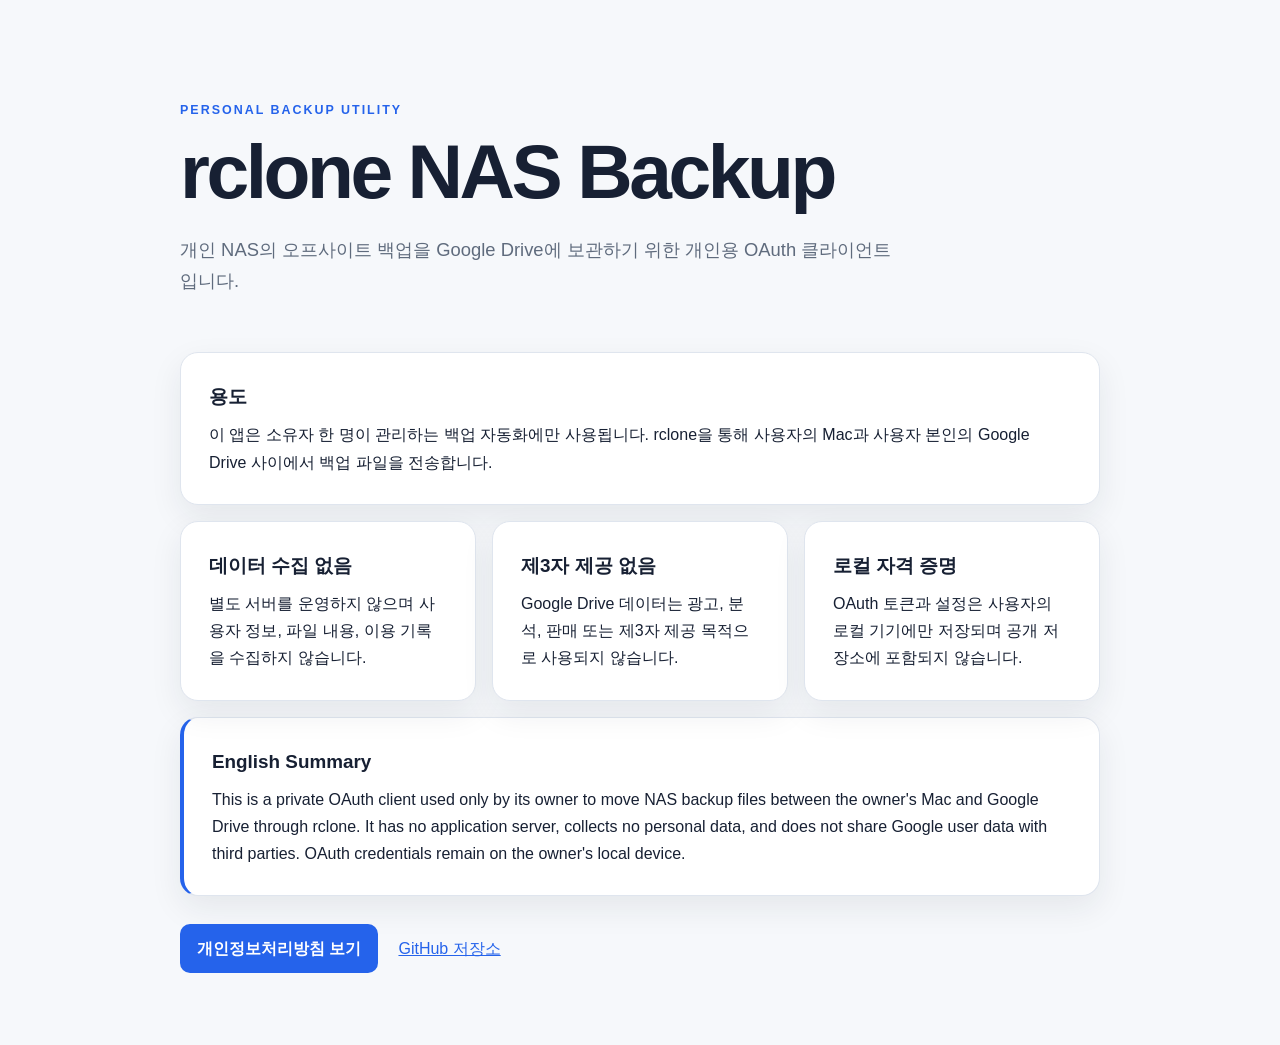
==== index.html @ 34e3978d "docs: add homepage and privacy policy" ====
<!doctype html>
<html lang="ko">
<head>
  <meta charset="utf-8">
  <meta name="viewport" content="width=device-width, initial-scale=1">
  <meta name="description" content="개인용 rclone NAS 백업 OAuth 클라이언트 안내 페이지">
  <title>rclone NAS Backup</title>
  <link rel="stylesheet" href="styles.css">
</head>
<body>
  <main class="container">
    <header class="hero">
      <p class="eyebrow">PERSONAL BACKUP UTILITY</p>
      <h1>rclone NAS Backup</h1>
      <p class="lead">개인 NAS의 오프사이트 백업을 Google Drive에 보관하기 위한 개인용 OAuth 클라이언트입니다.</p>
    </header>

    <section class="card">
      <h2>용도</h2>
      <p>이 앱은 소유자 한 명이 관리하는 백업 자동화에만 사용됩니다. rclone을 통해 사용자의 Mac과 사용자 본인의 Google Drive 사이에서 백업 파일을 전송합니다.</p>
    </section>

    <section class="grid" aria-label="데이터 처리 원칙">
      <article class="card">
        <h2>데이터 수집 없음</h2>
        <p>별도 서버를 운영하지 않으며 사용자 정보, 파일 내용, 이용 기록을 수집하지 않습니다.</p>
      </article>
      <article class="card">
        <h2>제3자 제공 없음</h2>
        <p>Google Drive 데이터는 광고, 분석, 판매 또는 제3자 제공 목적으로 사용되지 않습니다.</p>
      </article>
      <article class="card">
        <h2>로컬 자격 증명</h2>
        <p>OAuth 토큰과 설정은 사용자의 로컬 기기에만 저장되며 공개 저장소에 포함되지 않습니다.</p>
      </article>
    </section>

    <section class="card english">
      <h2>English Summary</h2>
      <p>This is a private OAuth client used only by its owner to move NAS backup files between the owner's Mac and Google Drive through rclone. It has no application server, collects no personal data, and does not share Google user data with third parties. OAuth credentials remain on the owner's local device.</p>
    </section>

    <nav class="links" aria-label="정책 링크">
      <a class="button" href="privacy.html">개인정보처리방침 보기</a>
      <a href="https://github.com/jumaniac/rclone-nas-backup-pages">GitHub 저장소</a>
    </nav>
  </main>
</body>
</html>
---- styles.css ----
:root {
  color-scheme: light dark;
  --bg: #f6f8fb;
  --surface: #ffffff;
  --text: #172033;
  --muted: #5f6b7d;
  --line: #dfe5ee;
  --accent: #2563eb;
  --accent-dark: #1d4ed8;
  --shadow: 0 12px 32px rgba(23, 32, 51, 0.08);
}

* { box-sizing: border-box; }

body {
  margin: 0;
  background: var(--bg);
  color: var(--text);
  font-family: -apple-system, BlinkMacSystemFont, "Segoe UI", sans-serif;
  line-height: 1.7;
}

a { color: var(--accent); }

.container {
  width: min(920px, calc(100% - 32px));
  margin: 0 auto;
  padding: 72px 0;
}

.hero { padding: 28px 0 40px; }
.hero.compact { padding-bottom: 24px; }
.eyebrow {
  margin: 0 0 10px;
  color: var(--accent);
  font-size: 0.78rem;
  font-weight: 800;
  letter-spacing: 0.16em;
}

h1 {
  margin: 0;
  font-size: clamp(2.35rem, 8vw, 4.8rem);
  line-height: 1.05;
  letter-spacing: -0.045em;
}

.lead {
  max-width: 720px;
  margin: 22px 0 0;
  color: var(--muted);
  font-size: 1.15rem;
}

.card {
  margin: 16px 0;
  padding: 28px;
  border: 1px solid var(--line);
  border-radius: 18px;
  background: var(--surface);
  box-shadow: var(--shadow);
}

.card h2 { margin: 0 0 8px; font-size: 1.18rem; }
.card p, .card ul { margin: 0; }
.card ul { padding-left: 1.25rem; }
.card li + li { margin-top: 8px; }

.grid {
  display: grid;
  grid-template-columns: repeat(3, 1fr);
  gap: 16px;
}
.grid .card { margin: 0; }

.english { border-left: 4px solid var(--accent); }
.links {
  display: flex;
  align-items: center;
  gap: 20px;
  margin-top: 28px;
}
.button {
  display: inline-block;
  padding: 11px 17px;
  border-radius: 10px;
  background: var(--accent);
  color: white;
  font-weight: 700;
  text-decoration: none;
}
.button:hover { background: var(--accent-dark); }
.back { display: inline-block; margin-bottom: 10px; text-decoration: none; }

@media (max-width: 720px) {
  .container { padding: 36px 0; }
  .grid { grid-template-columns: 1fr; }
  .links { align-items: flex-start; flex-direction: column; }
}

@media (prefers-color-scheme: dark) {
  :root {
    --bg: #0d1117;
    --surface: #161b22;
    --text: #e6edf3;
    --muted: #9aa7b6;
    --line: #30363d;
    --shadow: none;
  }
}
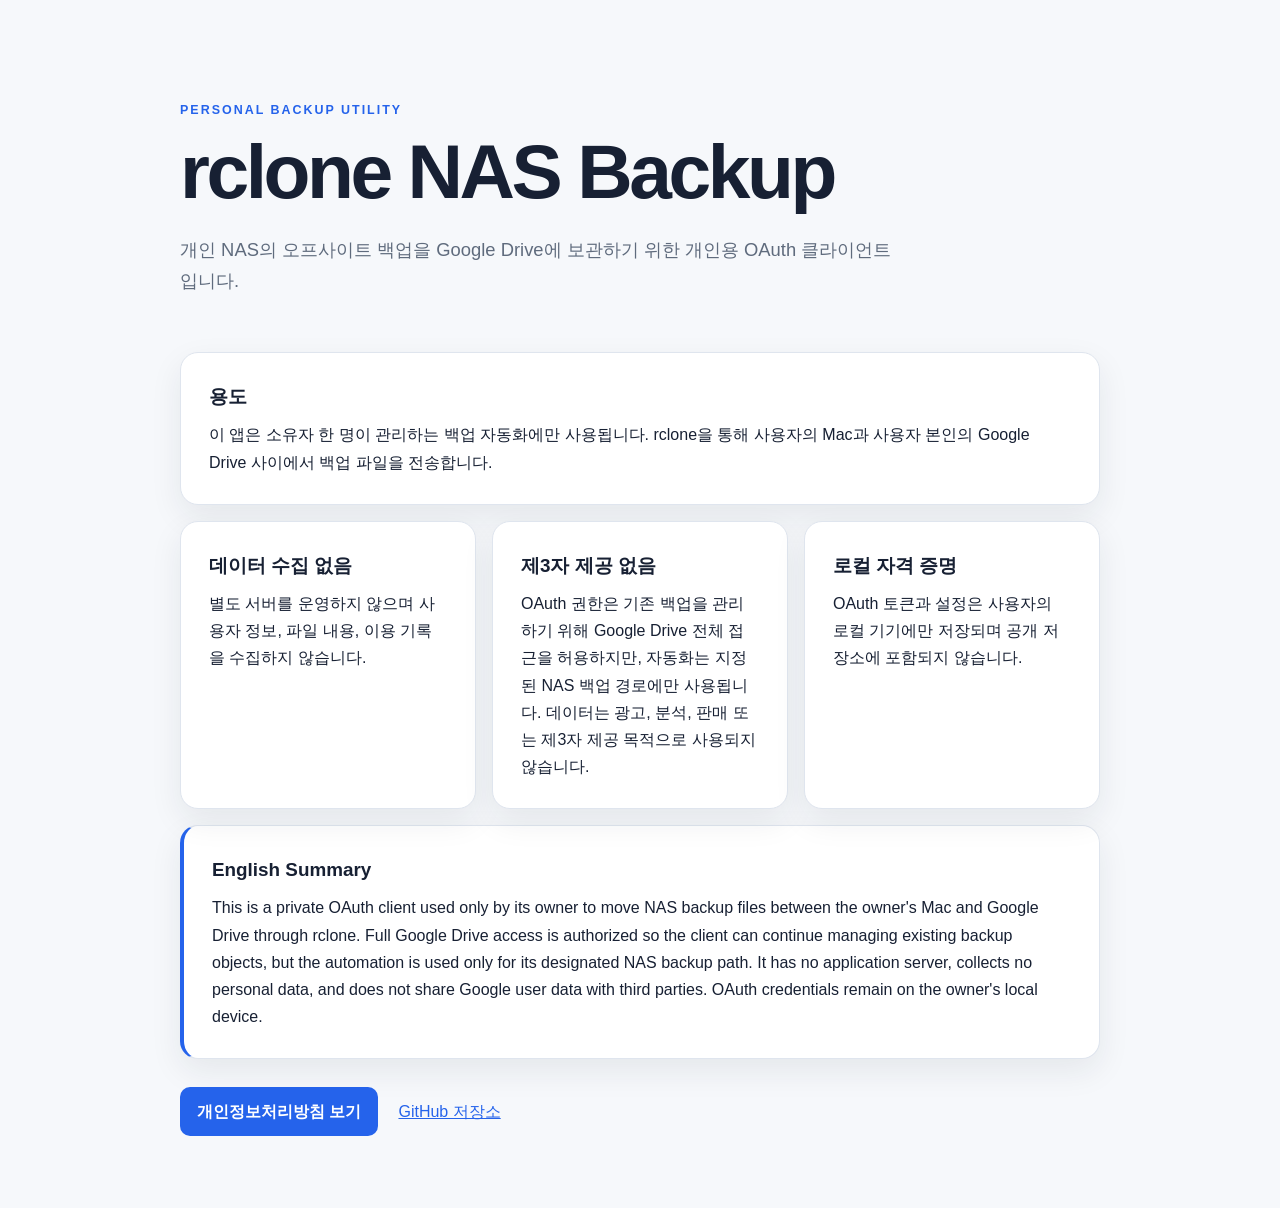
==== commit 22bd882f: "docs: disclose full Drive OAuth scope" ====
--- a/index.html
+++ b/index.html
@@ -27,7 +27,7 @@
       </article>
       <article class="card">
         <h2>제3자 제공 없음</h2>
-        <p>Google Drive 데이터는 광고, 분석, 판매 또는 제3자 제공 목적으로 사용되지 않습니다.</p>
+        <p>OAuth 권한은 기존 백업을 관리하기 위해 Google Drive 전체 접근을 허용하지만, 자동화는 지정된 NAS 백업 경로에만 사용됩니다. 데이터는 광고, 분석, 판매 또는 제3자 제공 목적으로 사용되지 않습니다.</p>
       </article>
       <article class="card">
         <h2>로컬 자격 증명</h2>
@@ -37,7 +37,7 @@
 
     <section class="card english">
       <h2>English Summary</h2>
-      <p>This is a private OAuth client used only by its owner to move NAS backup files between the owner's Mac and Google Drive through rclone. It has no application server, collects no personal data, and does not share Google user data with third parties. OAuth credentials remain on the owner's local device.</p>
+      <p>This is a private OAuth client used only by its owner to move NAS backup files between the owner's Mac and Google Drive through rclone. Full Google Drive access is authorized so the client can continue managing existing backup objects, but the automation is used only for its designated NAS backup path. It has no application server, collects no personal data, and does not share Google user data with third parties. OAuth credentials remain on the owner's local device.</p>
     </section>
 
     <nav class="links" aria-label="정책 링크">
